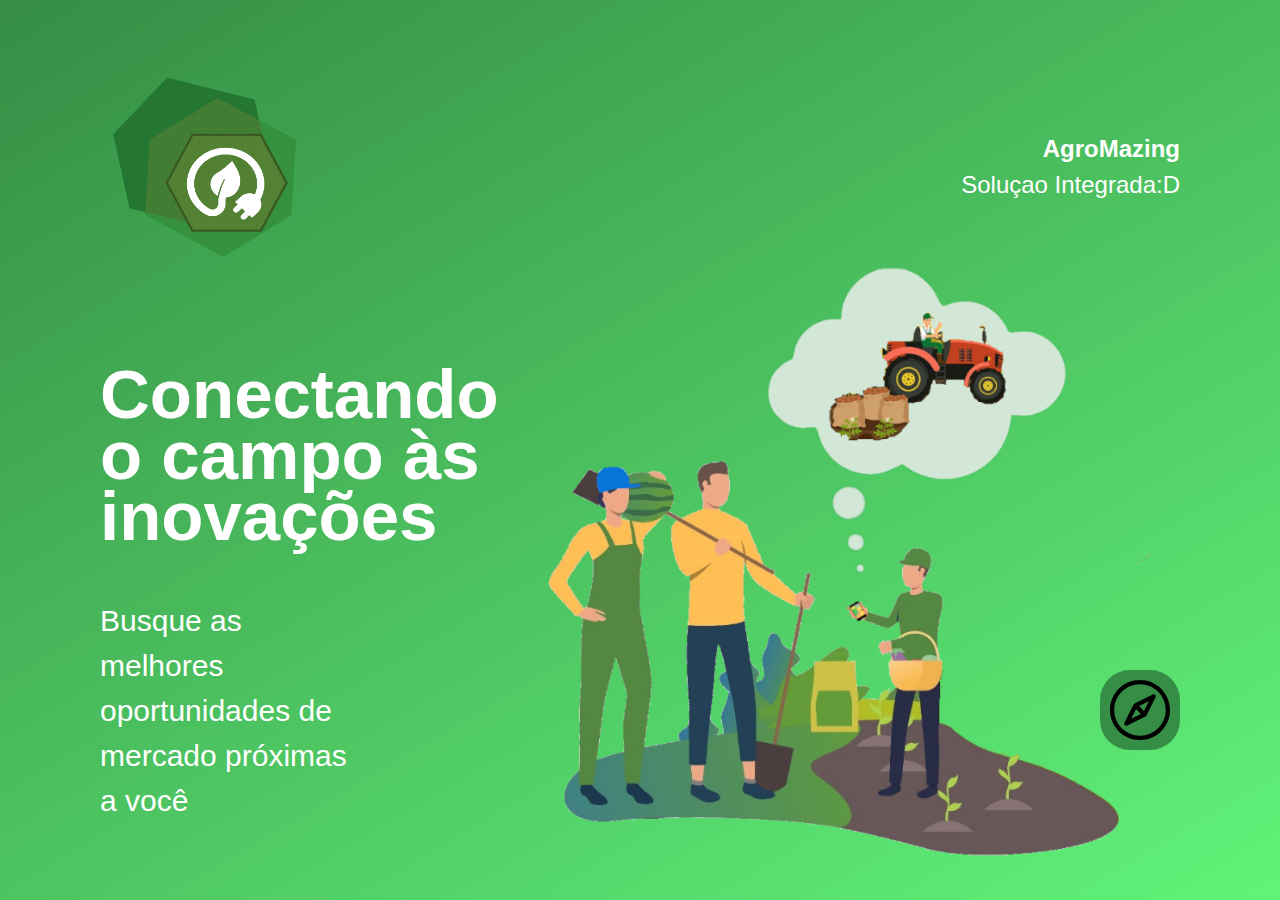
==== src/views/index.html @ 23a7874d "firstCommit" ====
<!DOCTYPE html>
<html lang="en">
<head>
    <meta charset="UTF-8">
    <meta name="viewport" content="width=device-width, initial-scale=1.0">
    <title>AgroMazing</title>

    <link rel="stylesheet" href="../../Public/css/main.css">
    <link rel="stylesheet" href="../../Public/css/animation.css">
    <link rel="stylesheet" href="../../Public/css/page-landing.css">
    <link rel="icon" href="../../Public/assets/agromazing-icon.jpeg">

</head>

<body>
    <div id="page-landing">
        <div id="container">
            <header>
                <img 
                class="animate-up"
                id="logo"
                src="../../Public/assets/LOGO-SEM-NOME-2.png" 
                alt="CompassLogo">

                <div class="animate-up location">
                    <strong>AgroMazing</strong>
                    <p>Soluçao Integrada:D</p>
                </div>
            </header>
            <main>
                <h1 class="animate-up " >Conectando o campo às inovações</h1>
                <section class="visit">
                    <p class="animate-up ">Busque as melhores oportunidades de mercado próximas a você</p>
                    <a
                    class="animate-up "
                     href="../views/services.html">
                        <img src="../../Public/assets/compass.svg" alt="Ir para">
                    </a>
                </section>

            </main>
        </div>
    </div>
    
</body>
</html>
---- Public/css/main.css ----
* {
    margin: 0;
    padding: 0;
    box-sizing: border-box;
    
}
body {
    height: 100vh;
    color: #ffff;
    background: #ebf2f5;
}
:root {
    font-size: 62.5%;
}
body, input, button, textarea {
    font: 400 1.8rem/1 "Helvetica", sans-serif;
}
---- Public/css/animation.css ----
@keyframes up {
    from {
        opacity: 0;
        transform: translateY(16px);
    }
    to {
        opacity: 1;
        transform: translateY(0);
    }
}
@keyframes right{
    from {
        transform: translateX(-100%);
    }
    to{
        transform: translateX(0);
    }
}
@keyframes appear{
    from {
        opacity: 0;
    }
    to{
        opacity: 1;
    }
}

.animate-up {
    animation-name: up;
    animation-duration: 300ms;
    animation-fill-mode: backwards;
}
.animate-right {
    animation-name: right;
    animation-duration: 300ms;
}
.animate-appear {
    animation-name: appear;
    animation-duration: 400ms;
    animation-fill-mode: backwards;
}
---- Public/css/page-landing.css ----
#page-landing {
    background: linear-gradient(329.54deg, rgb(96, 243, 121) 0%, rgb(54, 141, 69)100%);
    text-align: center;
    min-height: 100%;
    display: flex;

}
#container {
    margin: auto;
    width: min(90%, 112rem);
}
#logo {
    width: 20rem;
    height: 18rem;
    
}
.location, h1, .visit p {
    height: 14vh;
}
main h1 {
    font-size: clamp(4rem, 8vw, 8.4rem);

}
.visit a img {
    width: 6rem;
    flex: none;
}
.visit a {
    width: 8rem;
    height: 8rem;
    background:  rgb(54, 141, 69);

    border: none;
    border-radius: 3rem;

    display: flex;
    align-items: center;
    justify-content: center;

    margin: 0 auto;
    
}

@media (min-width: 760px) {
    #container {
        padding: 5rem 2rem;
        background: url(../../Public/assets/display3.png) no-repeat 90% bottom;
        background-size: clamp(50rem, 60vw, 62rem );
        
    }
    header {
      display: flex;  
      align-items: center;
      justify-content: space-between;
      
    }
    .location, h1, .visit p{
        height: initial;
        text-align: initial;
    }
    .location{
        font-size: 2.4rem;
        line-height: 1.5;
        text-align: right;
    }
    main h1 {
        font-weight: bold;
        font-size: 69px;
        line-height: .88;
        margin: clamp(10%, 11vh, 12%) 0 5rem;
        width:  min(380px, 100%);

    }
    .visit {
        display: flex;
        align-items: center;
        justify-content: space-between;

    }
    .visit p {
        font-size: 3.0rem;
        line-height:1.5;
        width: clamp(20rem, 20vw, 30rem)
    }
    .visit a {
        margin: initial;
    }


}
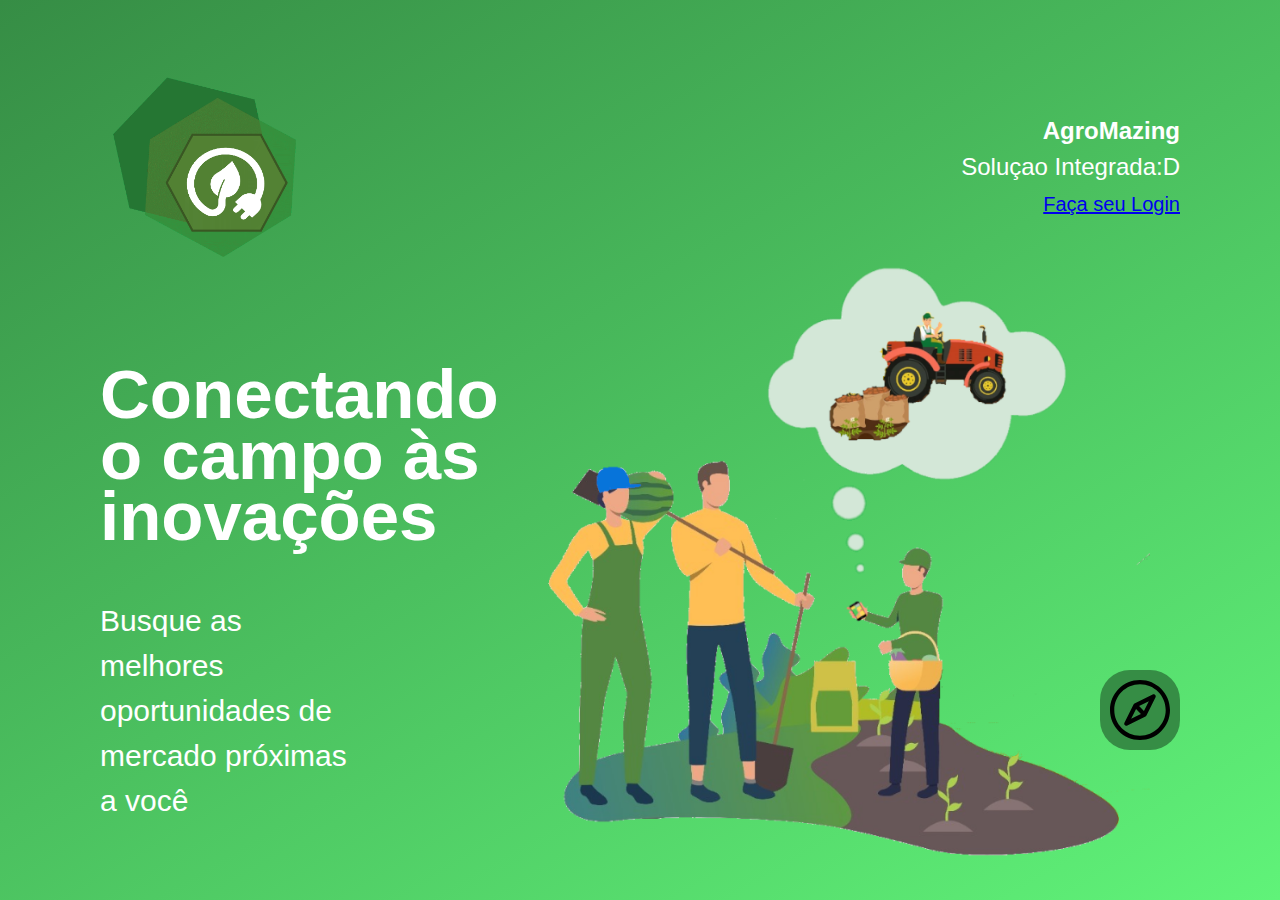
==== commit 495bdd1d: "secondCommit" ====
--- a/src/views/index.html
+++ b/src/views/index.html
@@ -25,6 +25,7 @@
                 <div class="animate-up location">
                     <strong>AgroMazing</strong>
                     <p>Soluçao Integrada:D</p>
+                    <a href="../../src/views/login.html">Faça seu Login</a>
                 </div>
             </header>
             <main>
--- a/Public/css/page-landing.css
+++ b/Public/css/page-landing.css
@@ -54,6 +54,9 @@
       justify-content: space-between;
       
     }
+    header a {
+        font-size: 20px;
+    }
     .location, h1, .visit p{
         height: initial;
         text-align: initial;
